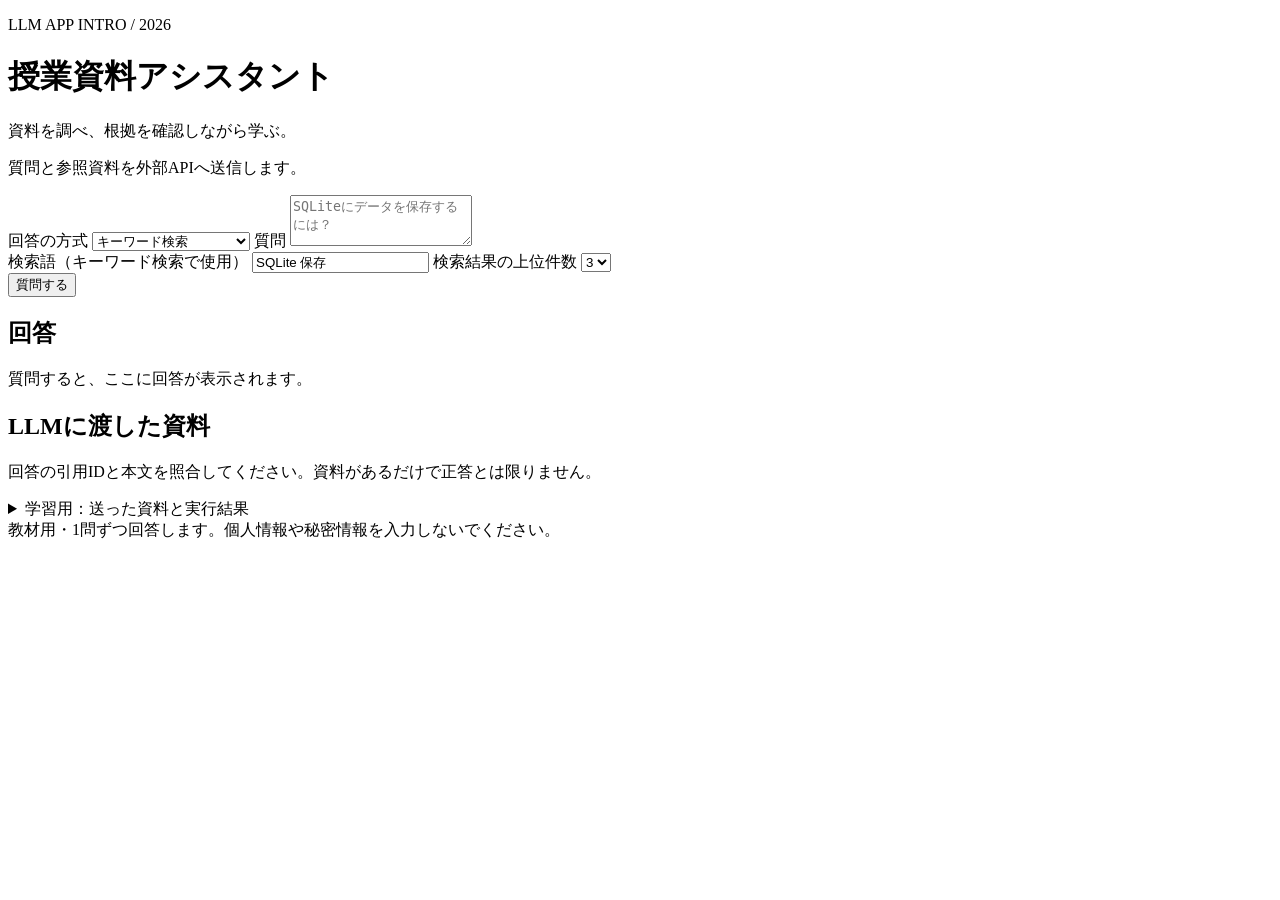
==== sample-app/static/index.html @ 5c6ec949 "Remove demo mode from sample app" ====
<!doctype html>
<html lang="ja">
<head>
  <meta charset="utf-8">
  <meta name="viewport" content="width=device-width, initial-scale=1">
  <title>授業資料アシスタント</title>
  <link rel="stylesheet" href="style.css">
  <script src="app.js" defer></script>
</head>
<body>
<main>
  <header><p class="eyebrow">LLM APP INTRO / 2026</p><h1>授業資料アシスタント</h1>
  <p>資料を調べ、根拠を確認しながら学ぶ。</p></header>
  <p>質問と参照資料を外部APIへ送信します。</p>
  <form id="question-form">
    <label for="mode">回答の方式</label>
    <select id="mode">
      <option value="plain">資料なし</option>
      <option value="context">資料全体を渡す</option>
      <option value="keyword" selected>キーワード検索</option>
      <option value="vector">意味検索</option>
      <option value="tools">課題DB（架空データ）</option>
    </select>
    <label for="question">質問</label>
    <textarea id="question" maxlength="500" required rows="3" placeholder="SQLiteにデータを保存するには？"></textarea>
    <div id="search-options">
      <label for="search-text">検索語（キーワード検索で使用）</label>
      <input id="search-text" maxlength="100" value="SQLite 保存" placeholder="単語を空白で区切る">
      <label for="top-k">検索結果の上位件数</label>
      <select id="top-k"><option>1</option><option selected>3</option><option>5</option></select>
    </div>
    <button id="send-button" type="submit">質問する</button>
  </form>
  <p id="status" role="status" aria-live="polite"></p>
  <section aria-labelledby="answer-title"><h2 id="answer-title">回答</h2><div id="answer">質問すると、ここに回答が表示されます。</div></section>
  <section id="sources-section"><h2>LLMに渡した資料</h2><p>回答の引用IDと本文を照合してください。資料があるだけで正答とは限りません。</p><ul id="sources"></ul></section>
  <details id="debug-section"><summary>学習用：送った資料と実行結果</summary><pre id="debug"></pre></details>
  <footer>教材用・1問ずつ回答します。個人情報や秘密情報を入力しないでください。</footer>
</main>
</body>
</html>
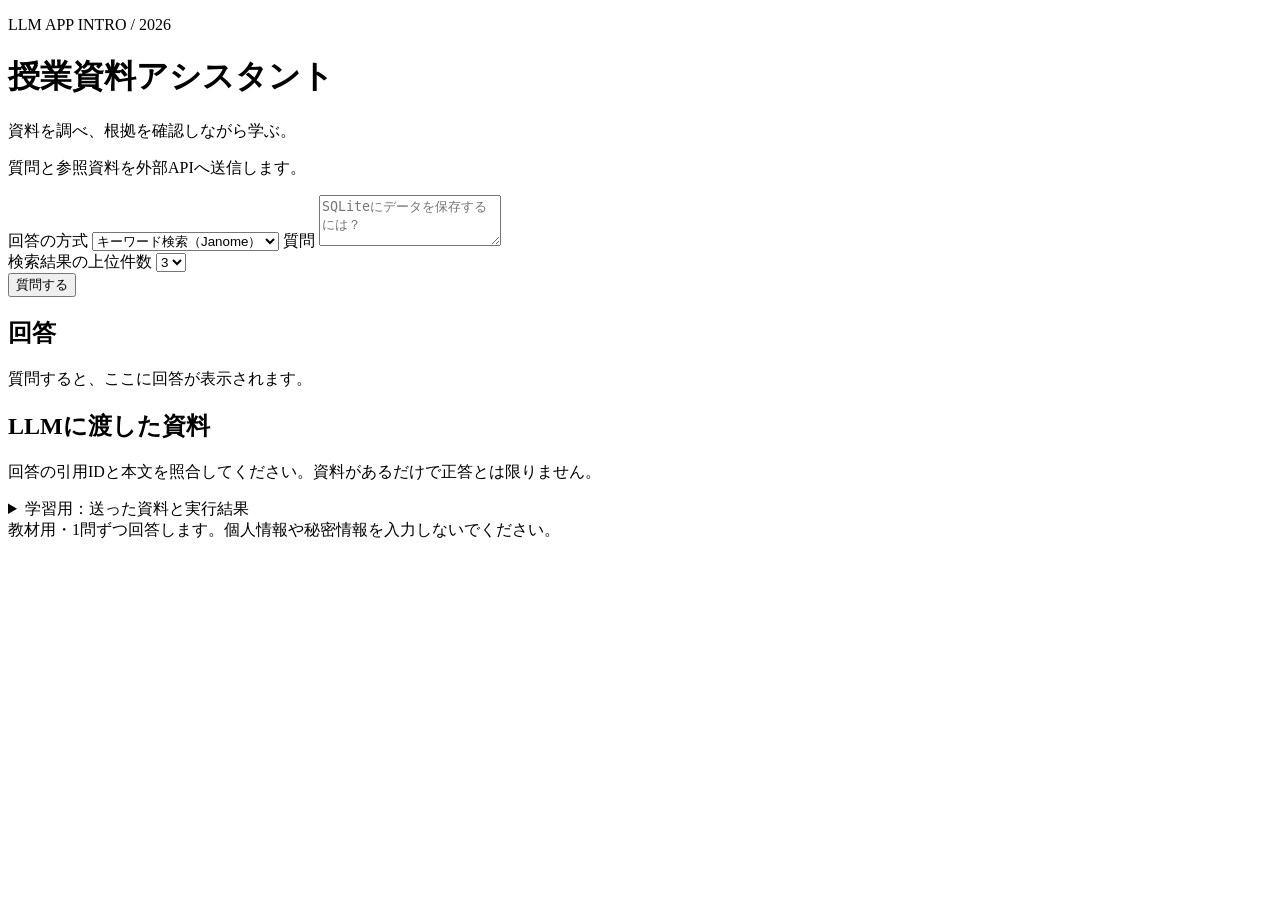
==== commit a5b9603d: "Use Janome keyword search for RAG in sample app Extract search words from the question with Janome i" ====
--- a/sample-app/static/index.html
+++ b/sample-app/static/index.html
@@ -17,15 +17,12 @@
     <select id="mode">
       <option value="plain">資料なし</option>
       <option value="context">資料全体を渡す</option>
-      <option value="keyword" selected>キーワード検索</option>
-      <option value="vector">意味検索</option>
+      <option value="keyword" selected>キーワード検索（Janome）</option>
       <option value="tools">課題DB（架空データ）</option>
     </select>
     <label for="question">質問</label>
     <textarea id="question" maxlength="500" required rows="3" placeholder="SQLiteにデータを保存するには？"></textarea>
     <div id="search-options">
-      <label for="search-text">検索語（キーワード検索で使用）</label>
-      <input id="search-text" maxlength="100" value="SQLite 保存" placeholder="単語を空白で区切る">
       <label for="top-k">検索結果の上位件数</label>
       <select id="top-k"><option>1</option><option selected>3</option><option>5</option></select>
     </div>
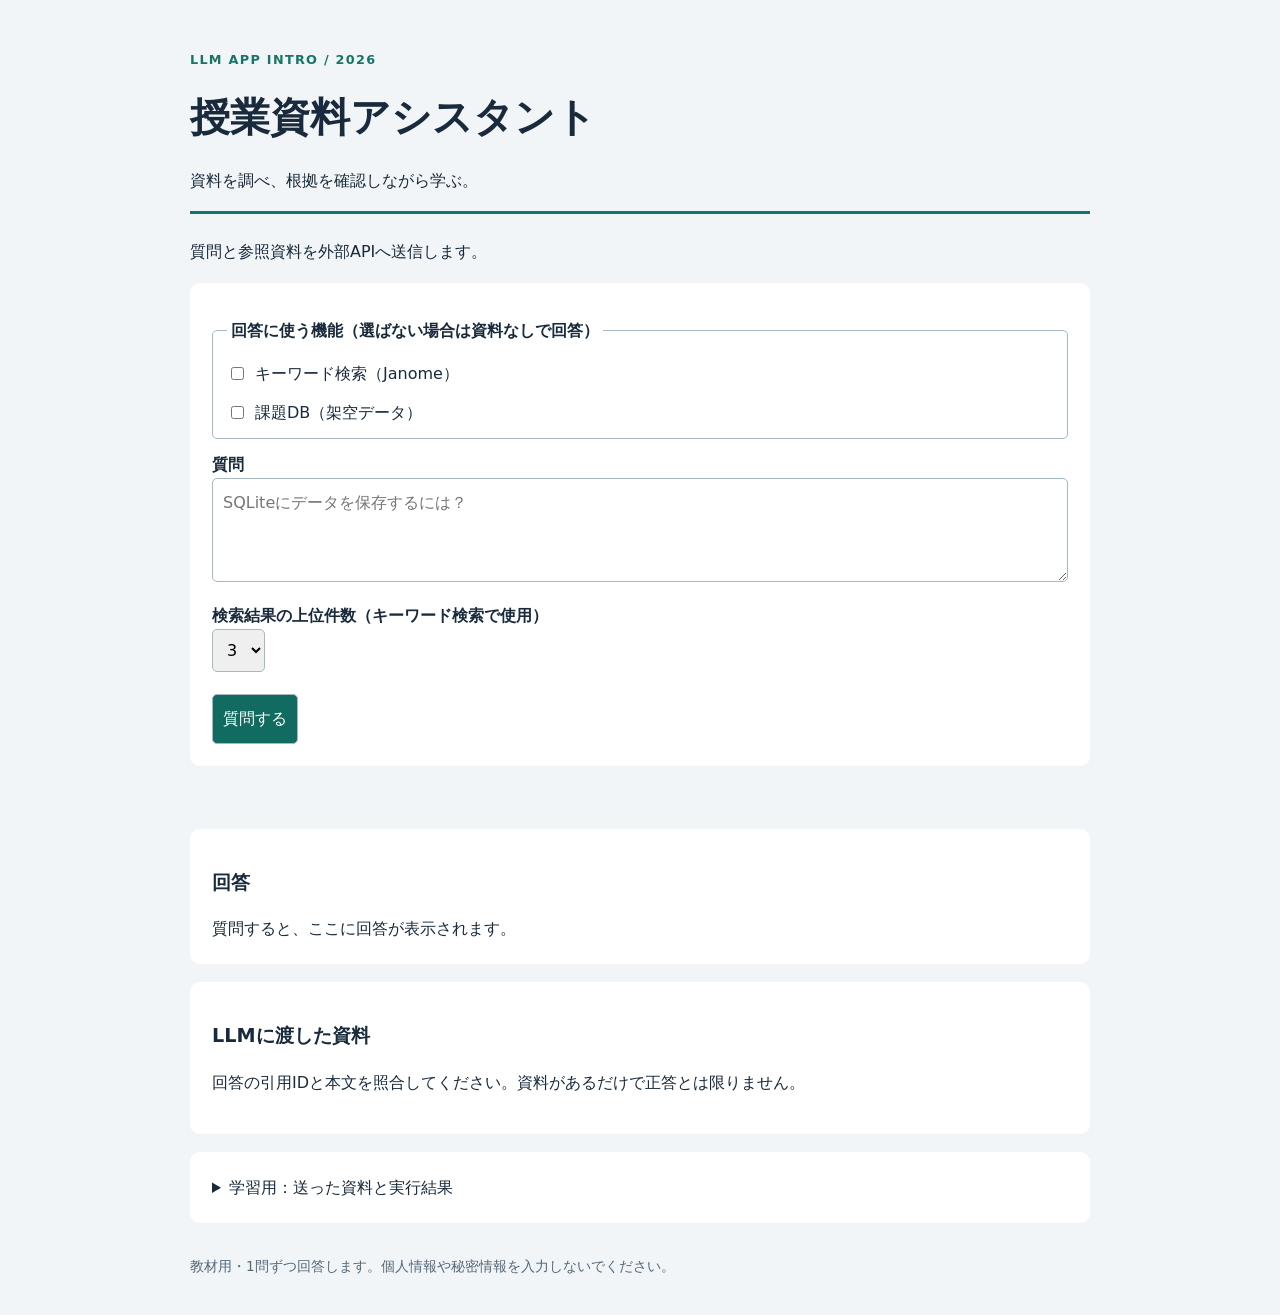
==== commit 4c82d6c5: "Select keyword search and assignment DB with checkboxes Replace the answer-mode dropdown with two ch" ====
--- a/sample-app/static/index.html
+++ b/sample-app/static/index.html
@@ -13,17 +13,15 @@
   <p>資料を調べ、根拠を確認しながら学ぶ。</p></header>
   <p>質問と参照資料を外部APIへ送信します。</p>
   <form id="question-form">
-    <label for="mode">回答の方式</label>
-    <select id="mode">
-      <option value="plain">資料なし</option>
-      <option value="context">資料全体を渡す</option>
-      <option value="keyword" selected>キーワード検索（Janome）</option>
-      <option value="tools">課題DB（架空データ）</option>
-    </select>
+    <fieldset>
+      <legend>回答に使う機能（選ばない場合は資料なしで回答）</legend>
+      <label class="check"><input type="checkbox" id="use-keyword"> キーワード検索（Janome）</label>
+      <label class="check"><input type="checkbox" id="use-tools"> 課題DB（架空データ）</label>
+    </fieldset>
     <label for="question">質問</label>
     <textarea id="question" maxlength="500" required rows="3" placeholder="SQLiteにデータを保存するには？"></textarea>
     <div id="search-options">
-      <label for="top-k">検索結果の上位件数</label>
+      <label for="top-k">検索結果の上位件数（キーワード検索で使用）</label>
       <select id="top-k"><option>1</option><option selected>3</option><option>5</option></select>
     </div>
     <button id="send-button" type="submit">質問する</button>
--- a/sample-app/static/style.css
+++ b/sample-app/static/style.css
@@ -0,0 +1,28 @@
+:root { font-family: system-ui, sans-serif; color: #182a3b; background: #f2f5f7; line-height: 1.7; }
+body { margin: 0; }
+main { max-width: 900px; margin: 0 auto; padding: 36px 22px; }
+header { border-bottom: 3px solid #167568; margin-bottom: 24px; }
+h1 { font-size: clamp(1.7rem, 4vw, 2.5rem); margin: 0; }
+h2 { font-size: 1.2rem; }
+.eyebrow { color: #167568; letter-spacing: .1em; font-size: .8rem; font-weight: bold; }
+form, section, details { background: white; padding: 22px; margin: 18px 0; border-radius: 10px; }
+label { display: block; font-weight: bold; margin-top: 12px; }
+input, textarea, select, button { box-sizing: border-box; font: inherit; padding: 10px; border: 1px solid #a5b8c3; border-radius: 5px; }
+textarea, input { width: 100%; }
+fieldset { border: 1px solid #a5b8c3; border-radius: 5px; margin: 12px 0 0; padding: 4px 14px 12px; }
+legend { font-weight: bold; padding: 0 4px; }
+label.check { font-weight: normal; display: flex; gap: 8px; align-items: center; }
+label.check input { width: auto; }
+textarea { resize: vertical; }
+select { max-width: 100%; }
+button { display: block; background: #126b60; color: white; margin-top: 22px; cursor: pointer; }
+button:disabled { opacity: .6; cursor: wait; }
+:focus-visible { outline: 3px solid #c17d15; outline-offset: 3px; }
+#answer, pre { white-space: pre-wrap; overflow-wrap: anywhere; }
+#mode-status { background: #fff1d7; padding: 12px; border-left: 4px solid #c17d15; }
+#status { min-height: 1.7em; font-weight: bold; }
+ul { padding-left: 24px; }
+li { margin-bottom: 22px; }
+small, footer { color: #526879; }
+summary { cursor: pointer; }
+footer { margin-top: 32px; font-size: .85rem; }
